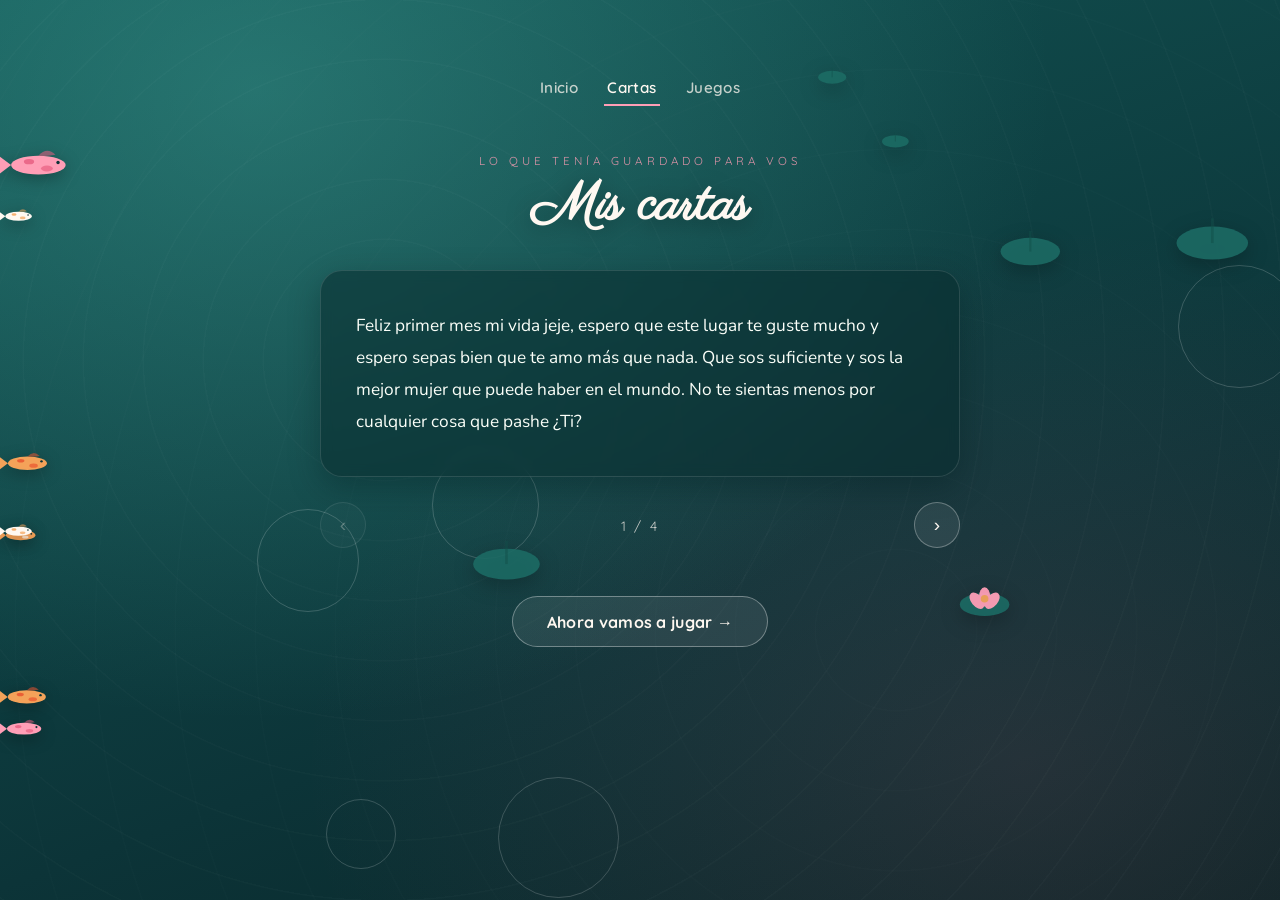
==== novia-site/cartas.html @ 9ea169be "Para mi princesa" ====
<!DOCTYPE html>
<html lang="es">
<head>
<meta charset="UTF-8">
<meta name="viewport" content="width=device-width, initial-scale=1.0">
<title>Cartas · Para mi princesa</title>
<link rel="stylesheet" href="css/style.css">
</head>
<body>

<div id="pond-bg" aria-hidden="true"></div>

<main class="page">
  <nav class="nav">
    <a href="index.html">Inicio</a>
    <a href="cartas.html" class="active">Cartas</a>
    <a href="juegos.html">Juegos</a>
  </nav>

  <p class="eyebrow">Lo que tenía guardado para vos</p>
  <h1 class="hero-title" style="font-size:clamp(2.2rem,6vw,3.4rem); margin-bottom:2.2rem;">Mis cartas</h1>

  <div class="cartas-wrap">

    <article class="carta active" data-index="0">
      <p>Feliz primer mes mi vida jeje, espero que este lugar te guste mucho y espero sepas bien que te amo más que nada. Que sos suficiente y sos la mejor mujer que puede haber en el mundo. No te sientas menos por cualquier cosa que pashe ¿Ti?</p>
    </article>

    <article class="carta" data-index="1">
      <p>¿Sabés qué es lo que más me enamora de vos? Que sos vos y ya. Aunque te pasen mil cosas feas seguís siendo la misma buena persona de siempre, y eso es algo a valorar tonta, no sabés lo que vale eso. Te confío mi vida entera y pienso seguir haciéndolo toda la vida.</p>
      <p>Quiero despertarme con vos, dormirme con vos y soportar lo que venga siempre con vos al lado. Sos vos y nadie más, grabátelo jeje</p>
    </article>

    <article class="carta" data-index="2">
      <p class="eyebrow" style="margin-bottom:1rem;">Y además</p>
      <p>Quiero que te quede clarísimo que para mí sos más que suficiente, sos la mujer más linda, más inteligente y más capaz que puede haber, pase lo que pase.</p>
      <p>No quiero quedar como un tonto cliche, pero tus chistes malos, tus ocurrencias y la forma en la que me hablás me alegran la mañana y la noche por igual. Fui un tonton por haber dudado tanto tiempo, y eso todavia me duele un poco por que aunque te menti me perdonaste y decidiste amarme igualmente. Muchas gracias mi vida, mi arisita.</p>
    </article>

    <article class="carta" data-index="3">
      <p>y una última cosita cuando algo te sale mal y te agarra la angustia, quiero que sepas que no es tu culpa. Un error lo comete cualquiera, es de eso que se aprende. Fuera de cualquier cagada que cometas seguís siendo la mejor, mi arisita hermosa, y no hay error que cambie eso jamás.</p>
      <p>Así que dejá de hacerte drama por cualquier cosa jeje, que para mí siempre vas a ser la más pro de todas (aunque seas de River). Te amo, así, tal cual sos y te amo muto</p>
    </article>

  </div>

  <div class="carta-nav">
    <button class="icon-btn" id="prevBtn" aria-label="Carta anterior">‹</button>
    <span class="carta-count" id="cartaCount">1 / 4</span>
    <button class="icon-btn" id="nextBtn" aria-label="Carta siguiente">›</button>
  </div>

  <div style="margin-top:3rem;">
    <a class="btn secondary" href="juegos.html">Ahora vamos a jugar →</a>
  </div>
</main>

<script src="js/pond.js"></script>
<script>
  const cartas = document.querySelectorAll(".carta");
  const total = cartas.length;
  let current = 0;
  const countEl = document.getElementById("cartaCount");
  const prevBtn = document.getElementById("prevBtn");
  const nextBtn = document.getElementById("nextBtn");

  function render() {
    cartas.forEach((c, i) => c.classList.toggle("active", i === current));
    countEl.textContent = `${current + 1} / ${total}`;
    prevBtn.disabled = current === 0;
    nextBtn.disabled = current === total - 1;
  }

  prevBtn.addEventListener("click", () => { if (current > 0) { current--; render(); } });
  nextBtn.addEventListener("click", () => { if (current < total - 1) { current++; render(); } });

  render();
</script>
</body>
</html>
---- novia-site/css/style.css ----
@import url('https://fonts.googleapis.com/css2?family=Parisienne&family=Quicksand:wght@500;600;700&family=Nunito:wght@400;600;700&display=swap');

:root{
  --pond-deep:#0c3438;
  --pond-mid:#125655;
  --pond-light:#2e8f86;
  --pond-shimmer:#4fb8ab;
  --lotus-pink:#ff9eb6;
  --lotus-pink-deep:#e85f82;
  --gold-koi:#f4a259;
  --gold-koi-dark:#d9782e;
  --cream:#fff8f1;
  --text-dark:#0b2a2c;
  --shadow-soft: 0 10px 30px rgba(4,30,32,.35);
}

*{box-sizing:border-box;}

html,body{
  margin:0;
  padding:0;
  min-height:100%;
  background:var(--pond-deep);
  color:var(--cream);
  font-family:'Nunito',sans-serif;
  overflow-x:hidden;
}

body{
  min-height:100vh;
  position:relative;
}

/* ---------- Fondo de estanque ---------- */
#pond-bg{
  position:fixed;
  inset:0;
  z-index:0;
  overflow:hidden;
  background:
    radial-gradient(ellipse at 20% 10%, rgba(79,184,171,.35), transparent 55%),
    radial-gradient(ellipse at 80% 85%, rgba(232,95,130,.12), transparent 50%),
    linear-gradient(160deg, var(--pond-mid) 0%, var(--pond-deep) 65%, #082426 100%);
}

#pond-bg::before{
  content:"";
  position:absolute;
  inset:0;
  background-image:
    repeating-radial-gradient(circle at 30% 40%, rgba(255,255,255,.03) 0, rgba(255,255,255,.03) 1px, transparent 2px, transparent 60px),
    repeating-radial-gradient(circle at 70% 70%, rgba(255,255,255,.02) 0, rgba(255,255,255,.02) 1px, transparent 2px, transparent 80px);
  animation: shimmer 14s linear infinite;
  opacity:.6;
}

@keyframes shimmer{
  0%{transform:translate3d(0,0,0);}
  100%{transform:translate3d(-40px,30px,0);}
}

.ripple{
  position:absolute;
  border-radius:50%;
  border:1px solid rgba(255,255,255,.18);
  animation: ripple-grow 6s ease-out infinite;
}
@keyframes ripple-grow{
  0%{transform:scale(.2); opacity:.5;}
  100%{transform:scale(1); opacity:0;}
}

.lily{
  position:absolute;
  animation: bob 6s ease-in-out infinite;
  filter: drop-shadow(0 6px 10px rgba(0,0,0,.25));
}
@keyframes bob{
  0%,100%{transform:translateY(0) rotate(0deg);}
  50%{transform:translateY(-6px) rotate(2deg);}
}

.fish{
  position:absolute;
  transform-origin:center;
  animation-name: swim, bobfish;
  animation-timing-function: linear, ease-in-out;
  animation-iteration-count: infinite, infinite;
  filter: drop-shadow(0 4px 8px rgba(0,0,0,.3));
}
@keyframes swim{
  0%{transform:translateX(-10vw) scaleX(1);}
  49.9%{transform:translateX(110vw) scaleX(1);}
  50%{transform:translateX(110vw) scaleX(-1);}
  99.9%{transform:translateX(-10vw) scaleX(-1);}
  100%{transform:translateX(-10vw) scaleX(1);}
}
@keyframes bobfish{
  0%,100%{margin-top:0px;}
  50%{margin-top:10px;}
}

/* ---------- Layout general ---------- */
.page{
  position:relative;
  z-index:1;
  min-height:100vh;
  display:flex;
  flex-direction:column;
  align-items:center;
  padding: 8vh 6vw 10vh;
}

.eyebrow{
  font-family:'Quicksand',sans-serif;
  letter-spacing:.35em;
  text-transform:uppercase;
  font-size:.72rem;
  color:var(--lotus-pink);
  margin-bottom:.6rem;
  opacity:.85;
}

h1.hero-title{
  font-family:'Parisienne', cursive;
  font-size: clamp(3rem, 9vw, 6.5rem);
  line-height:1.05;
  margin:0;
  text-align:center;
  color:var(--cream);
  text-shadow: 0 4px 24px rgba(0,0,0,.35);
}

.hero-sub{
  font-family:'Nunito',sans-serif;
  font-weight:600;
  max-width:560px;
  text-align:center;
  margin: 1.4rem auto 2.4rem;
  color:#e8fffb;
  opacity:.9;
  line-height:1.6;
}

.btn{
  font-family:'Quicksand',sans-serif;
  font-weight:700;
  font-size:1rem;
  letter-spacing:.02em;
  border:none;
  cursor:pointer;
  padding: .9rem 2.1rem;
  border-radius: 999px;
  background: linear-gradient(120deg, var(--gold-koi), var(--gold-koi-dark));
  color:#2a1300;
  box-shadow: var(--shadow-soft);
  transition: transform .25s ease, box-shadow .25s ease;
  text-decoration:none;
  display:inline-block;
}
.btn:hover{ transform: translateY(-3px); box-shadow: 0 14px 34px rgba(4,30,32,.45);}
.btn:focus-visible{ outline: 3px solid var(--lotus-pink); outline-offset:3px; }

.btn.secondary{
  background: rgba(255,255,255,.08);
  color: var(--cream);
  border: 1px solid rgba(255,255,255,.35);
  box-shadow:none;
}
.btn.secondary:hover{ background: rgba(255,255,255,.16); }

.nav{
  position:relative;
  z-index:2;
  display:flex;
  gap:1.4rem;
  margin-bottom: 4vh;
  font-family:'Quicksand',sans-serif;
  font-weight:600;
}
.nav a{
  color:var(--cream);
  text-decoration:none;
  opacity:.75;
  padding:.4rem .2rem;
  border-bottom:2px solid transparent;
  transition: all .2s ease;
  font-size:.95rem;
  letter-spacing:.03em;
}
.nav a:hover, .nav a.active{
  opacity:1;
  border-bottom-color: var(--lotus-pink);
}

.scroll-cue{
  margin-top:3rem;
  font-family:'Quicksand',sans-serif;
  font-size:.8rem;
  letter-spacing:.2em;
  text-transform:uppercase;
  opacity:.6;
  animation: bob 2.4s ease-in-out infinite;
}

footer.sign{
  position:relative;
  z-index:1;
  margin-top:auto;
  padding-top:4rem;
  font-family:'Parisienne', cursive;
  font-size:1.4rem;
  color: var(--lotus-pink);
  opacity:.85;
  text-align:center;
}

@media (prefers-reduced-motion: reduce){
  .fish, .lily, .ripple, #pond-bg::before, .scroll-cue{ animation: none !important; }
}

/* ---------- Cartas ---------- */
.cartas-wrap{
  width:100%;
  max-width:640px;
  display:flex;
  flex-direction:column;
  align-items:center;
}

.carta{
  width:100%;
  background: rgba(9,45,47,.55);
  backdrop-filter: blur(6px);
  border:1px solid rgba(255,255,255,.12);
  border-radius:22px;
  padding: 2.4rem 2.2rem;
  box-shadow: var(--shadow-soft);
  display:none;
  animation: fadein .5s ease;
}
.carta.active{ display:block; }
@keyframes fadein{ from{opacity:0; transform:translateY(12px);} to{opacity:1; transform:translateY(0);} }

.carta p{
  font-size:1.08rem;
  line-height:1.85;
  color:#fbfff9;
  margin:0 0 1.1rem;
}
.carta p:last-child{ margin-bottom:0; }

.carta-nav{
  display:flex;
  justify-content:space-between;
  align-items:center;
  width:100%;
  max-width:640px;
  margin-top:1.6rem;
}

.carta-count{
  font-family:'Quicksand',sans-serif;
  font-size:.85rem;
  letter-spacing:.15em;
  opacity:.75;
}

.icon-btn{
  background: rgba(255,255,255,.08);
  border:1px solid rgba(255,255,255,.3);
  color:var(--cream);
  width:46px;
  height:46px;
  border-radius:50%;
  cursor:pointer;
  font-size:1.2rem;
  display:flex;
  align-items:center;
  justify-content:center;
  transition: all .2s ease;
}
.icon-btn:hover{ background: rgba(255,255,255,.2); transform: scale(1.06); }
.icon-btn:disabled{ opacity:.3; cursor:default; transform:none; }

/* ---------- Juegos ---------- */
.games-wrap{
  width:100%;
  max-width:780px;
}

.game-tabs{
  display:flex;
  gap:.7rem;
  flex-wrap:wrap;
  justify-content:center;
  margin-bottom:2.6rem;
}
.game-tab{
  font-family:'Quicksand',sans-serif;
  font-weight:600;
  font-size:.88rem;
  padding:.6rem 1.2rem;
  border-radius:999px;
  border:1px solid rgba(255,255,255,.25);
  background: rgba(255,255,255,.05);
  color:var(--cream);
  cursor:pointer;
  transition: all .2s ease;
}
.game-tab.active{
  background: linear-gradient(120deg, var(--lotus-pink), var(--lotus-pink-deep));
  border-color: transparent;
  color:#2a0311;
}

.game-panel{ display:none; }
.game-panel.active{ display:block; animation: fadein .4s ease; }

.game-card{
  background: rgba(9,45,47,.55);
  backdrop-filter: blur(6px);
  border:1px solid rgba(255,255,255,.12);
  border-radius:22px;
  padding: 2.2rem;
  box-shadow: var(--shadow-soft);
  text-align:center;
}
.game-card h2{
  font-family:'Parisienne', cursive;
  font-size:2.2rem;
  margin:0 0 .4rem;
  color: var(--lotus-pink);
}
.game-card .game-desc{
  opacity:.85;
  margin-bottom:1.6rem;
  font-size:.95rem;
}

/* Pesca */
.pond-game{
  position:relative;
  width:100%;
  height:280px;
  border-radius:16px;
  overflow:hidden;
  background: linear-gradient(180deg, rgba(46,143,134,.25), rgba(8,36,38,.4));
  margin-bottom:1.4rem;
}
.catch-fish{
  position:absolute;
  cursor:pointer;
  background:none;
  border:none;
  padding:0;
  line-height:0;
  animation-name: swimbox, bobfish;
  animation-timing-function: linear, ease-in-out;
  animation-iteration-count: infinite, infinite;
}
@keyframes swimbox{
  0%{ left:-15%; }
  100%{ left:110%; }
}
.catch-fish svg{ width:56px; height:auto; }
.catch-fish.caught{ animation:none; opacity:0; transform:scale(.2); transition: all .5s ease; }

.piropo-result{
  min-height:70px;
  font-family:'Parisienne', cursive;
  font-size:1.5rem;
  color:var(--cream);
  padding: .6rem 1rem;
}

/* Memoria */
.memory-grid{
  display:grid;
  grid-template-columns: repeat(4, 1fr);
  gap:.7rem;
  margin-bottom:1.2rem;
}
.mem-card{
  aspect-ratio:1;
  border-radius:12px;
  background: rgba(255,255,255,.08);
  border:1px solid rgba(255,255,255,.25);
  display:flex;
  align-items:center;
  justify-content:center;
  font-size:1.8rem;
  cursor:pointer;
  user-select:none;
  transition: transform .2s ease, background .2s ease;
}
.mem-card.flipped, .mem-card.matched{
  background: linear-gradient(140deg, var(--lotus-pink), var(--gold-koi));
}
.mem-card.matched{ opacity:.55; cursor:default; }
.mem-card:not(.flipped):not(.matched):hover{ transform: translateY(-2px); }
.mem-status{
  font-family:'Quicksand',sans-serif;
  font-size:.9rem;
  opacity:.85;
  margin-top:.6rem;
}

/* Ruleta */
.wheel-zone{
  display:flex;
  flex-direction:column;
  align-items:center;
  gap:1.6rem;
}
.wheel{
  width:220px;
  height:220px;
  border-radius:50%;
  position:relative;
  background: conic-gradient(
    var(--lotus-pink) 0deg 60deg,
    var(--gold-koi) 60deg 120deg,
    var(--pond-light) 120deg 180deg,
    var(--lotus-pink-deep) 180deg 240deg,
    var(--gold-koi-dark) 240deg 300deg,
    var(--pond-shimmer) 300deg 360deg
  );
  border:6px solid var(--cream);
  box-shadow: var(--shadow-soft);
  transition: transform 3.2s cubic-bezier(.17,.67,.16,1);
}
.wheel-pointer{
  position:absolute;
  top:-14px;
  left:50%;
  transform:translateX(-50%);
  width:0; height:0;
  border-left:12px solid transparent;
  border-right:12px solid transparent;
  border-top:20px solid var(--cream);
  z-index:2;
}
.wheel-wrap{ position:relative; }

@media (max-width: 560px){
  .memory-grid{ grid-template-columns: repeat(3, 1fr); }
  .carta{ padding: 1.8rem 1.4rem; }
}
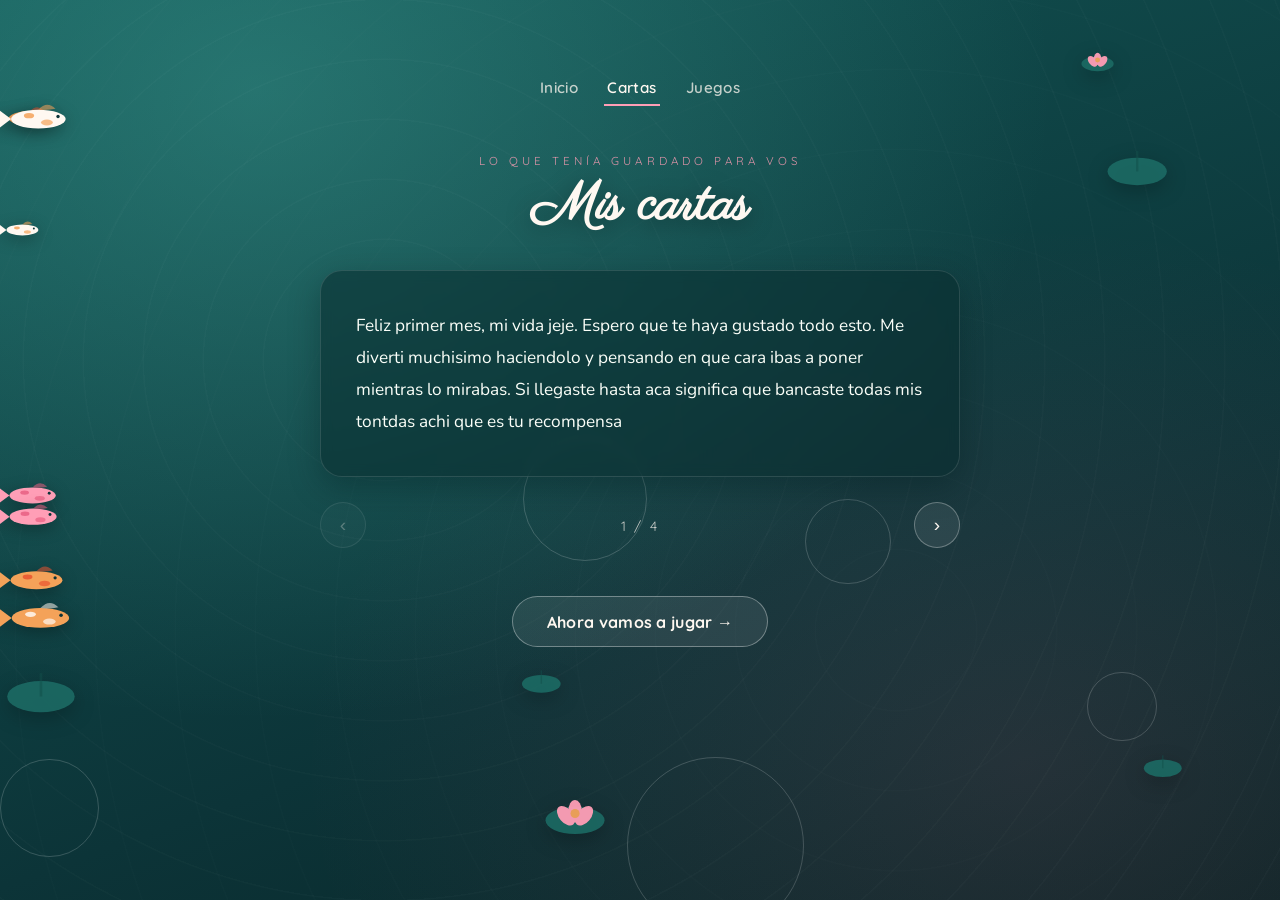
==== commit 8447a71b: "Update cartas.html with new messages" ====
--- a/novia-site/cartas.html
+++ b/novia-site/cartas.html
@@ -23,23 +23,20 @@
   <div class="cartas-wrap">
 
     <article class="carta active" data-index="0">
-      <p>Feliz primer mes mi vida jeje, espero que este lugar te guste mucho y espero sepas bien que te amo más que nada. Que sos suficiente y sos la mejor mujer que puede haber en el mundo. No te sientas menos por cualquier cosa que pashe ¿Ti?</p>
+      <p>Feliz primer mes, mi vida jeje. Espero que te haya gustado todo esto. Me diverti muchisimo haciendolo y pensando en que cara ibas a poner mientras lo mirabas. Si llegaste hasta aca significa que bancaste todas mis tontdas achi que es tu recompensa</p>
     </article>
 
     <article class="carta" data-index="1">
-      <p>¿Sabés qué es lo que más me enamora de vos? Que sos vos y ya. Aunque te pasen mil cosas feas seguís siendo la misma buena persona de siempre, y eso es algo a valorar tonta, no sabés lo que vale eso. Te confío mi vida entera y pienso seguir haciéndolo toda la vida.</p>
-      <p>Quiero despertarme con vos, dormirme con vos y soportar lo que venga siempre con vos al lado. Sos vos y nadie más, grabátelo jeje</p>
+      <p>Hay algo que siempre pienso y casi nunca te digo. Amo hablar con vos. No importa si estamos diciendo boludeces, jugando en roblox o hablando de cualquier cosa, siempre termino con una sonrisa. No se como haces, peor siempre me mejoras el dia</p>
     </article>
 
     <article class="carta" data-index="2">
       <p class="eyebrow" style="margin-bottom:1rem;">Y además</p>
-      <p>Quiero que te quede clarísimo que para mí sos más que suficiente, sos la mujer más linda, más inteligente y más capaz que puede haber, pase lo que pase.</p>
-      <p>No quiero quedar como un tonto cliche, pero tus chistes malos, tus ocurrencias y la forma en la que me hablás me alegran la mañana y la noche por igual. Fui un tonton por haber dudado tanto tiempo, y eso todavia me duele un poco por que aunque te menti me perdonaste y decidiste amarme igualmente. Muchas gracias mi vida, mi arisita.</p>
+      <p>Tambien queria agradecerte algo. Gracias por tenerme paciencia cuando soy medio boludo jeje. Gracias por escucharme, por bancarme y por hacerme sentir querido todos los dias. Capaz no me doy cuenta aveces, pero haces un monton por mi</p>
     </article>
 
     <article class="carta" data-index="3">
-      <p>y una última cosita cuando algo te sale mal y te agarra la angustia, quiero que sepas que no es tu culpa. Un error lo comete cualquiera, es de eso que se aprende. Fuera de cualquier cagada que cometas seguís siendo la mejor, mi arisita hermosa, y no hay error que cambie eso jamás.</p>
-      <p>Así que dejá de hacerte drama por cualquier cosa jeje, que para mí siempre vas a ser la más pro de todas (aunque seas de River). Te amo, así, tal cual sos y te amo muto</p>
+      <p><p>Y ya para terminarprometeme una cosita. Cuando tengas un dia feo o sientas que todo sale mal, acordate de volver a leer esto. Quiero que nunca dudes de lo mucho que vales para mi. Y espero estes sonriendo, que te ves muy linda cuando sonreis jeje. Te amo muto y sos la mash pro de todo el mundo (aunque seas de river)</p>
     </article>
 
   </div>
